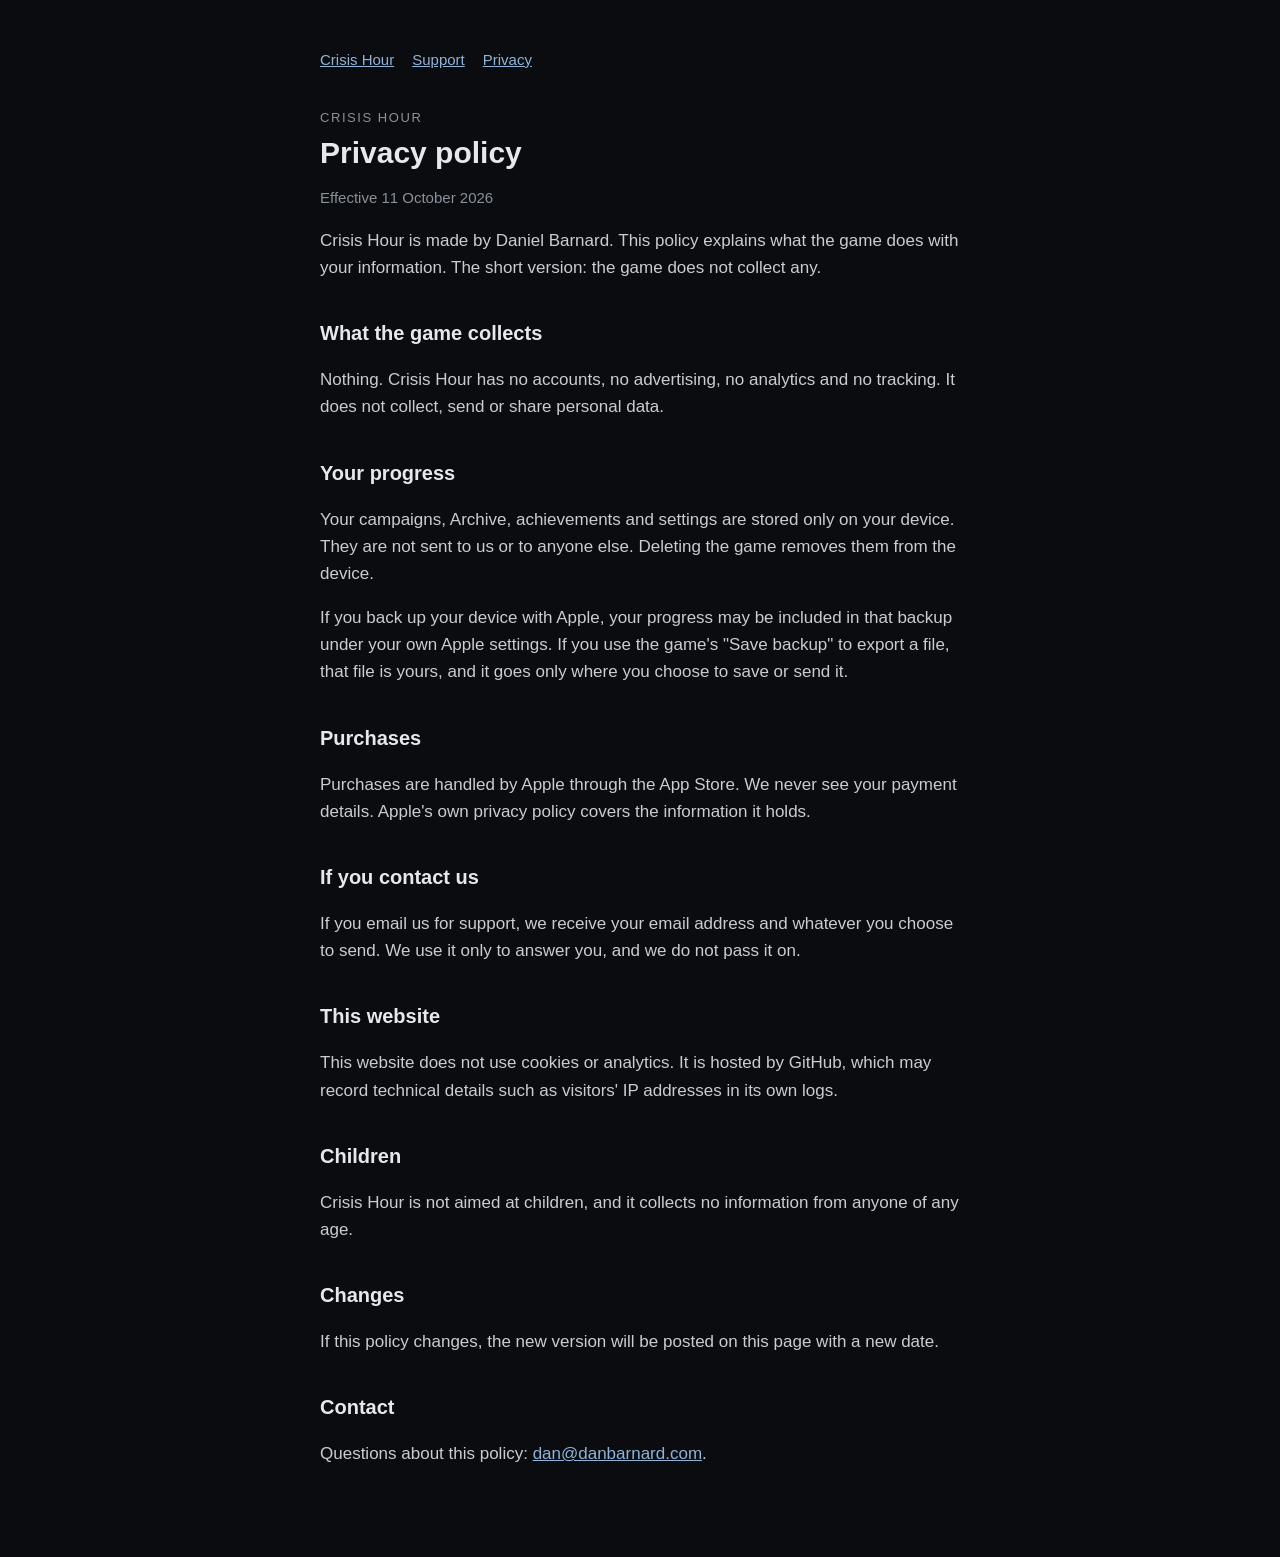
==== privacy.html @ 207d10e7 "Crisis Hour support and privacy pages Co-Authored-By: Claude Opus 5.5 <noreply@anthropic.com>" ====
<!doctype html>
<html lang="en">
<head>
<meta charset="utf-8">
<meta name="viewport" content="width=device-width, initial-scale=1">
<title>Crisis Hour Privacy Policy</title>
<link rel="stylesheet" href="style.css">
</head>
<body>
<main>
<nav><a href="index.html">Crisis Hour</a><a href="support.html">Support</a><a href="privacy.html">Privacy</a></nav>
<p class="kicker">Crisis Hour</p>
<h1>Privacy policy</h1>
<p class="note">Effective 11 October 2026</p>
<p>Crisis Hour is made by Daniel Barnard. This policy explains what the game does with your information. The short version: the game does not collect any.</p>
<h2>What the game collects</h2>
<p>Nothing. Crisis Hour has no accounts, no advertising, no analytics and no tracking. It does not collect, send or share personal data.</p>
<h2>Your progress</h2>
<p>Your campaigns, Archive, achievements and settings are stored only on your device. They are not sent to us or to anyone else. Deleting the game removes them from the device.</p>
<p>If you back up your device with Apple, your progress may be included in that backup under your own Apple settings. If you use the game's "Save backup" to export a file, that file is yours, and it goes only where you choose to save or send it.</p>
<h2>Purchases</h2>
<p>Purchases are handled by Apple through the App Store. We never see your payment details. Apple's own privacy policy covers the information it holds.</p>
<h2>If you contact us</h2>
<p>If you email us for support, we receive your email address and whatever you choose to send. We use it only to answer you, and we do not pass it on.</p>
<h2>This website</h2>
<p>This website does not use cookies or analytics. It is hosted by GitHub, which may record technical details such as visitors' IP addresses in its own logs.</p>
<h2>Children</h2>
<p>Crisis Hour is not aimed at children, and it collects no information from anyone of any age.</p>
<h2>Changes</h2>
<p>If this policy changes, the new version will be posted on this page with a new date.</p>
<h2>Contact</h2>
<p>Questions about this policy: <a href="mailto:dan@danbarnard.com?subject=Crisis%20Hour%20privacy">dan@danbarnard.com</a>.</p>
</main>
</body>
</html>
---- style.css ----
:root { color-scheme: dark; }
* { box-sizing: border-box; }
body { margin: 0; background: #0A0C0F; color: #E6E8EB; font: 17px/1.6 -apple-system, BlinkMacSystemFont, "Segoe UI", Roboto, Helvetica, Arial, sans-serif; }
main { max-width: 680px; margin: 0 auto; padding: 48px 20px 72px; }
h1 { font-size: 30px; line-height: 1.2; margin: 0 0 8px; }
h2 { font-size: 20px; margin: 36px 0 8px; }
p, li { color: #C9CDD3; }
a { color: #8FB4D9; }
nav { font-size: 15px; margin-bottom: 36px; }
nav a { margin-right: 18px; }
.kicker { font-size: 13px; letter-spacing: 0.12em; text-transform: uppercase; color: #8A919B; margin: 0 0 6px; }
.note { font-size: 15px; color: #8A919B; }
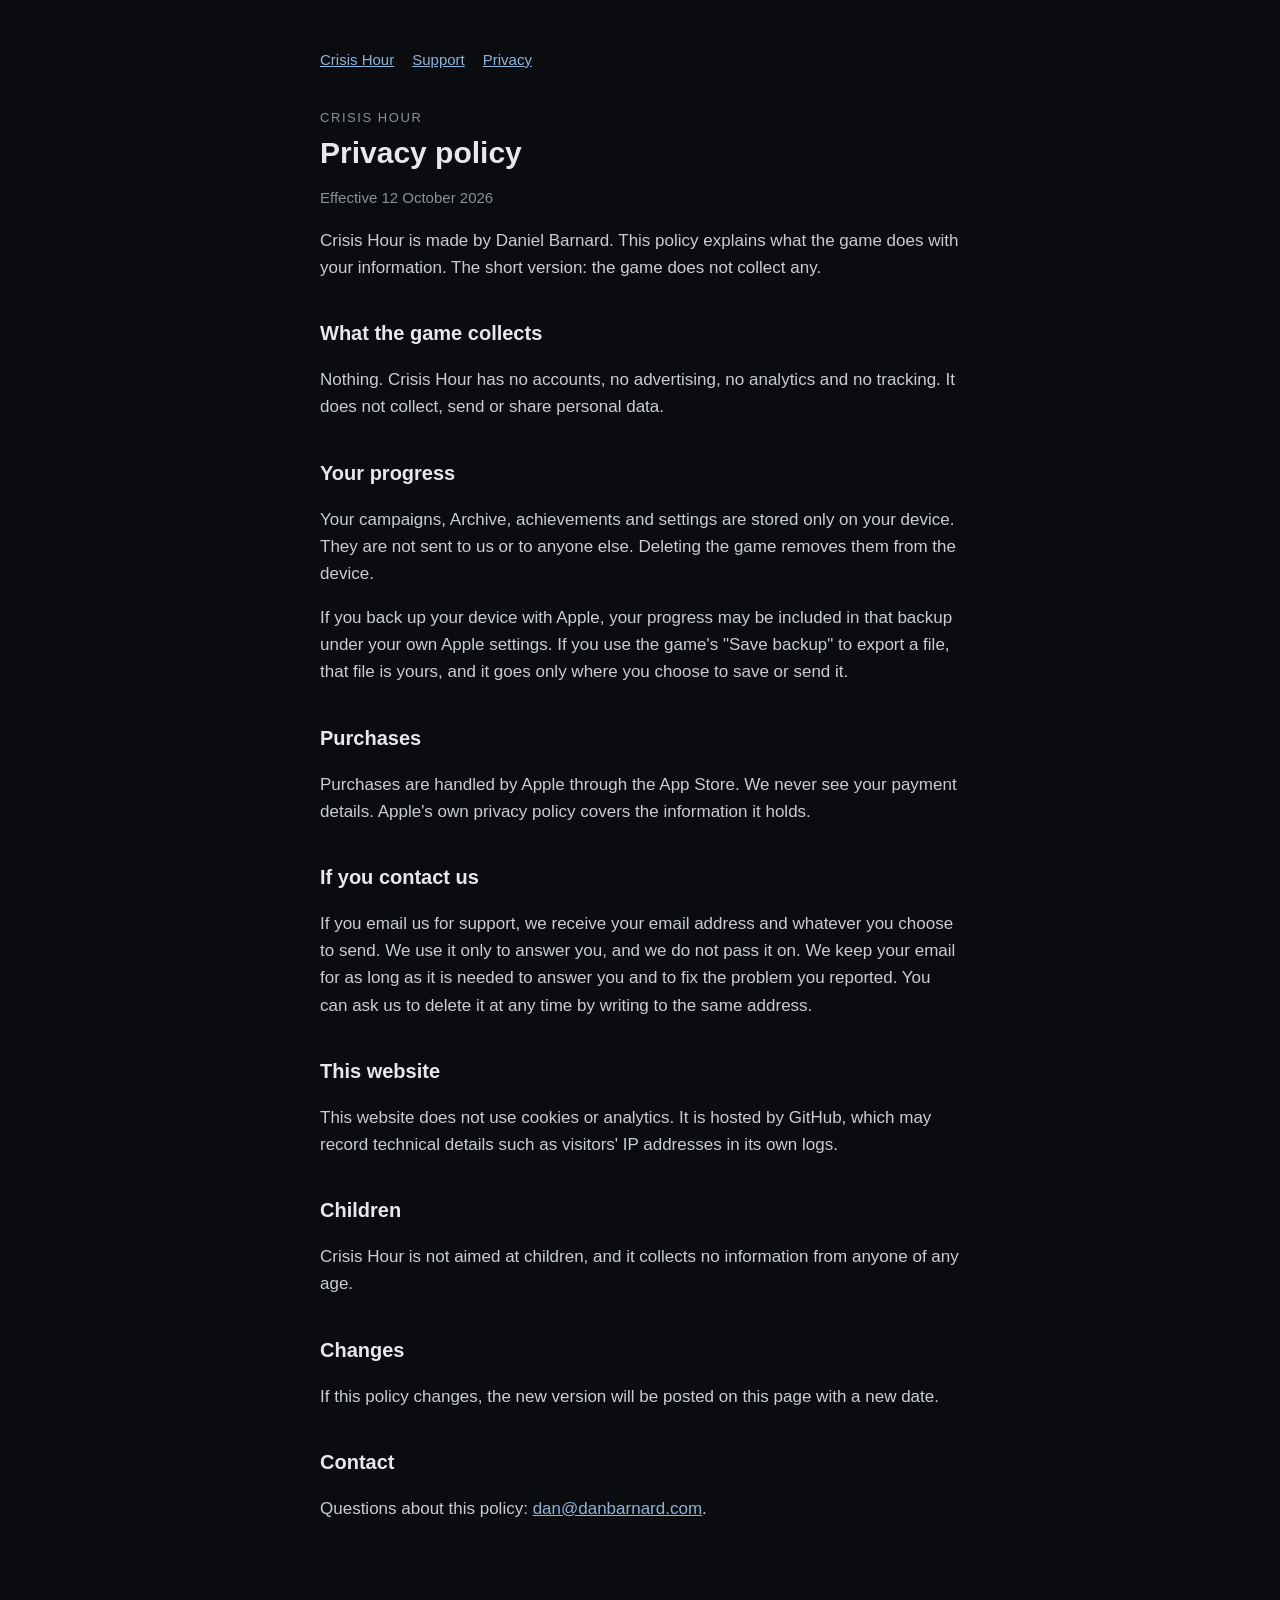
==== commit cac88c21: "Privacy policy: say how long support emails are kept and how to ask for deletion" ====
--- a/privacy.html
+++ b/privacy.html
@@ -11,7 +11,7 @@
 <nav><a href="index.html">Crisis Hour</a><a href="support.html">Support</a><a href="privacy.html">Privacy</a></nav>
 <p class="kicker">Crisis Hour</p>
 <h1>Privacy policy</h1>
-<p class="note">Effective 11 October 2026</p>
+<p class="note">Effective 12 October 2026</p>
 <p>Crisis Hour is made by Daniel Barnard. This policy explains what the game does with your information. The short version: the game does not collect any.</p>
 <h2>What the game collects</h2>
 <p>Nothing. Crisis Hour has no accounts, no advertising, no analytics and no tracking. It does not collect, send or share personal data.</p>
@@ -21,7 +21,7 @@
 <h2>Purchases</h2>
 <p>Purchases are handled by Apple through the App Store. We never see your payment details. Apple's own privacy policy covers the information it holds.</p>
 <h2>If you contact us</h2>
-<p>If you email us for support, we receive your email address and whatever you choose to send. We use it only to answer you, and we do not pass it on.</p>
+<p>If you email us for support, we receive your email address and whatever you choose to send. We use it only to answer you, and we do not pass it on. We keep your email for as long as it is needed to answer you and to fix the problem you reported. You can ask us to delete it at any time by writing to the same address.</p>
 <h2>This website</h2>
 <p>This website does not use cookies or analytics. It is hosted by GitHub, which may record technical details such as visitors' IP addresses in its own logs.</p>
 <h2>Children</h2>
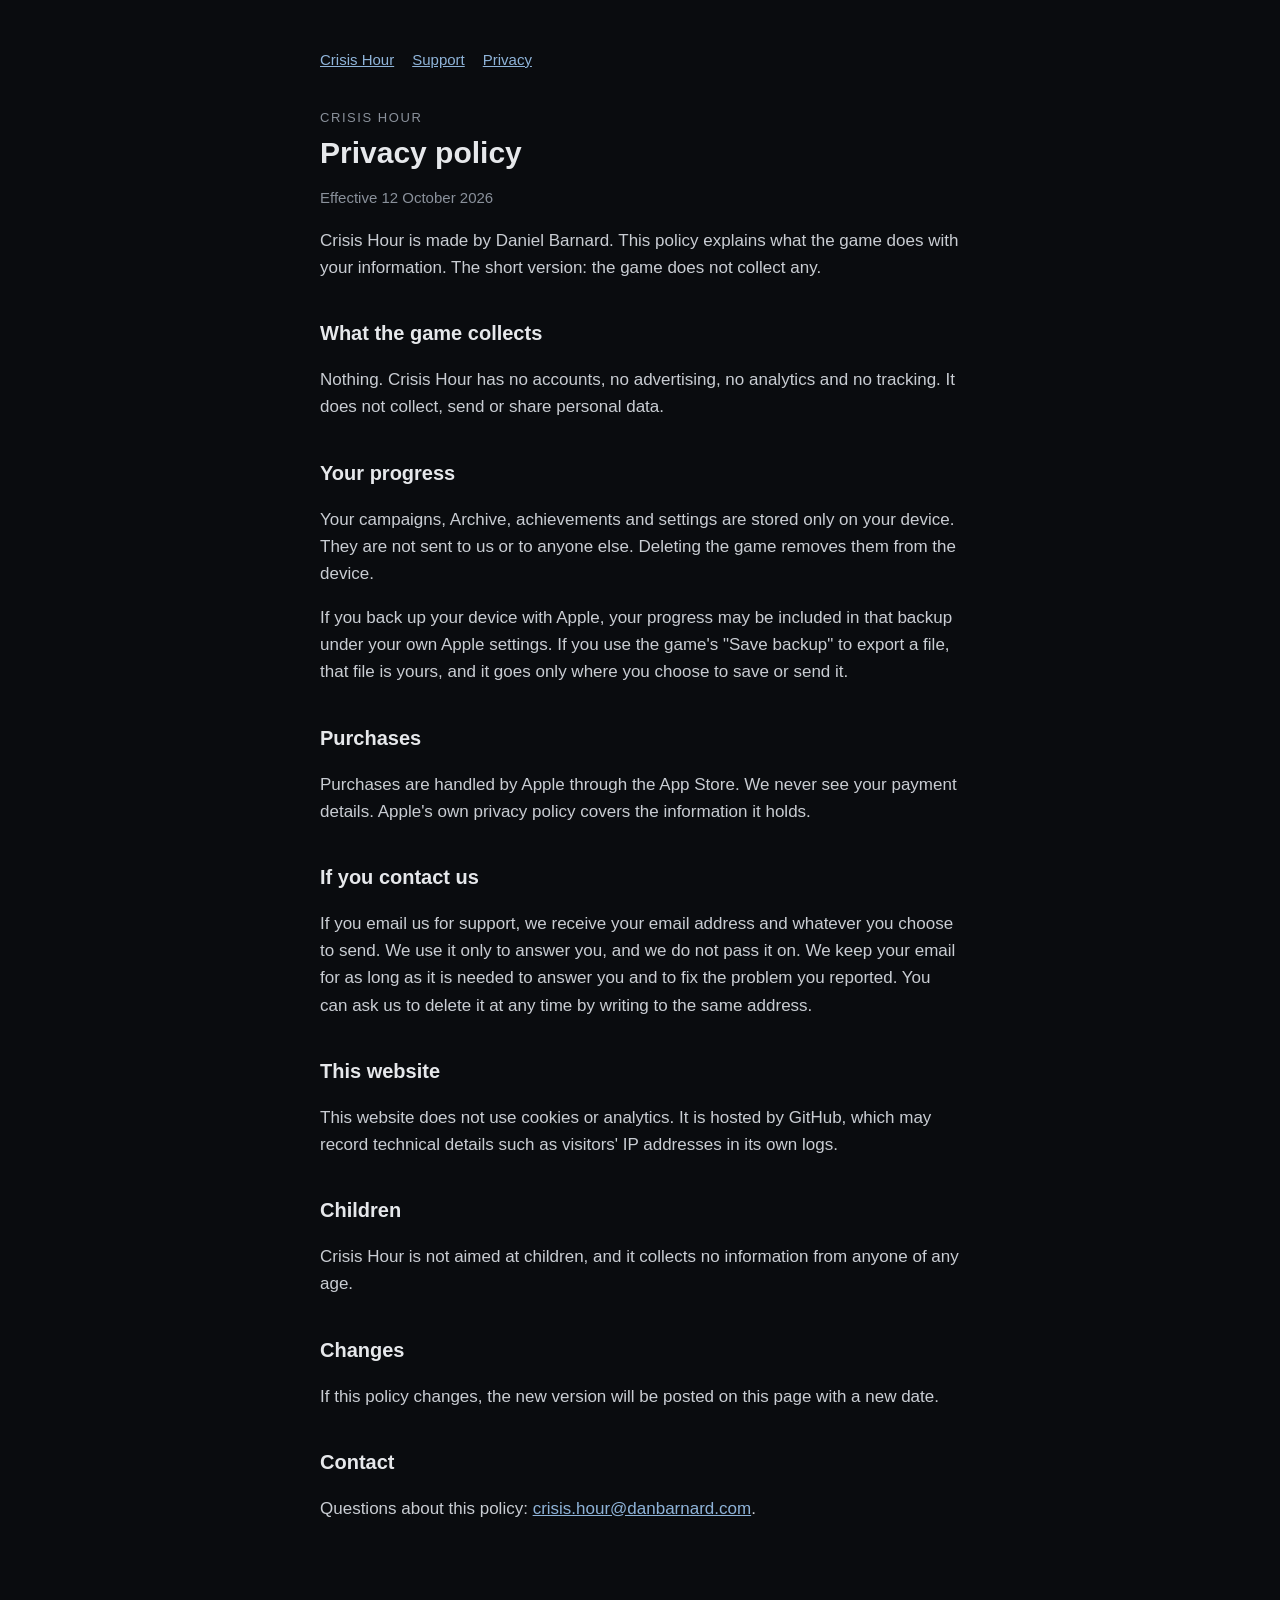
==== commit e4906e9d: "Contact address is now crisis.hour@danbarnard.com" ====
--- a/privacy.html
+++ b/privacy.html
@@ -29,7 +29,7 @@
 <h2>Changes</h2>
 <p>If this policy changes, the new version will be posted on this page with a new date.</p>
 <h2>Contact</h2>
-<p>Questions about this policy: <a href="mailto:dan@danbarnard.com?subject=Crisis%20Hour%20privacy">dan@danbarnard.com</a>.</p>
+<p>Questions about this policy: <a href="mailto:crisis.hour@danbarnard.com?subject=Crisis%20Hour%20privacy">crisis.hour@danbarnard.com</a>.</p>
 </main>
 </body>
 </html>
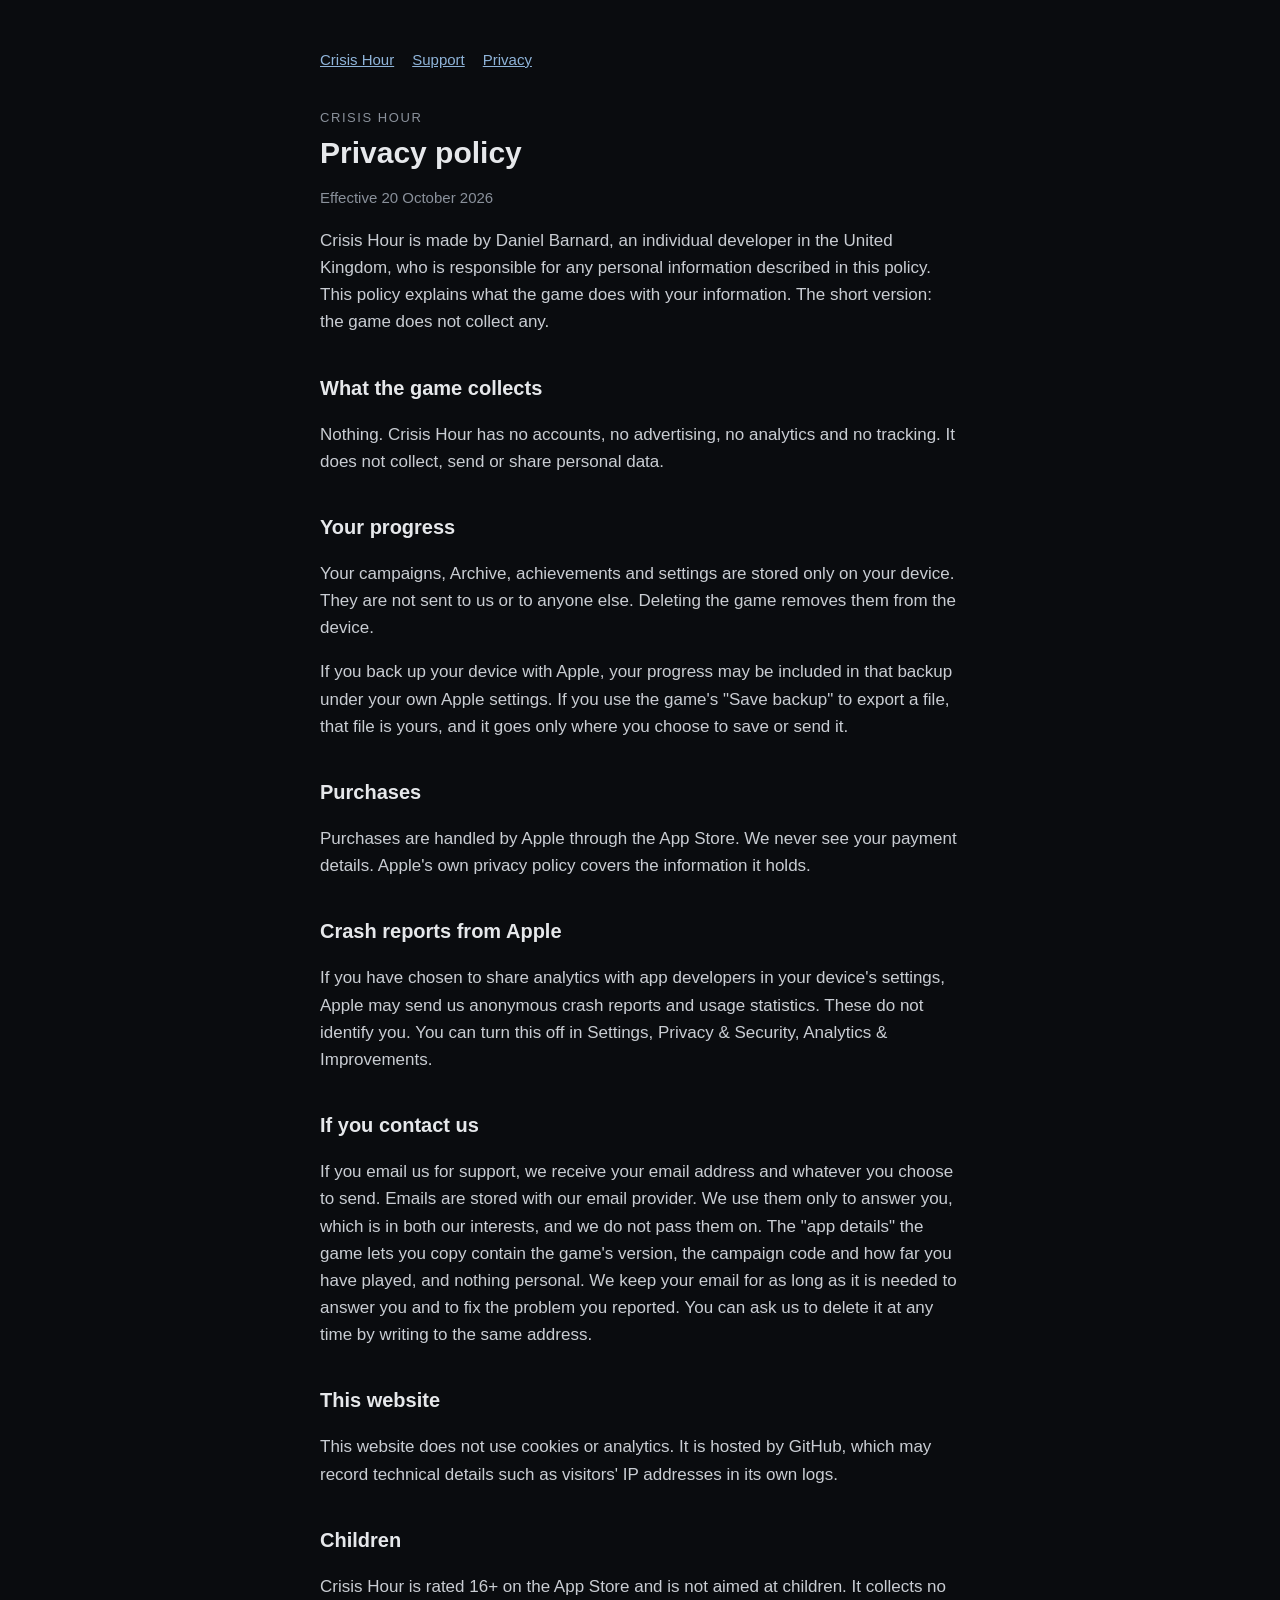
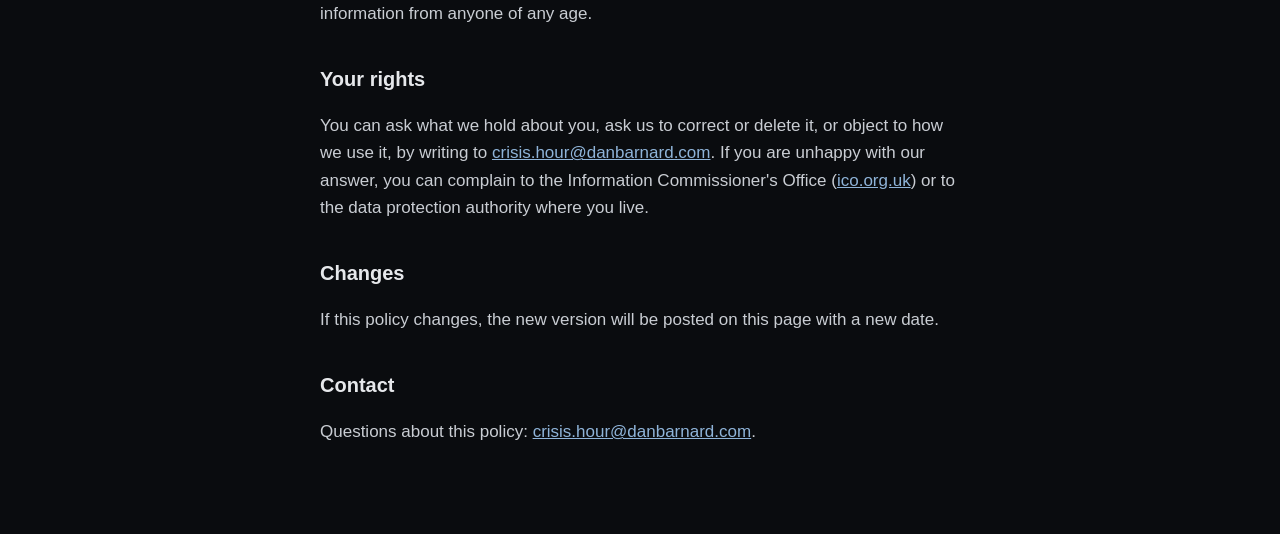
==== commit bf78e600: "Privacy policy: who is responsible, Apple crash reports, support email detail, your rights, 16+ (20 " ====
--- a/privacy.html
+++ b/privacy.html
@@ -11,8 +11,8 @@
 <nav><a href="index.html">Crisis Hour</a><a href="support.html">Support</a><a href="privacy.html">Privacy</a></nav>
 <p class="kicker">Crisis Hour</p>
 <h1>Privacy policy</h1>
-<p class="note">Effective 12 October 2026</p>
-<p>Crisis Hour is made by Daniel Barnard. This policy explains what the game does with your information. The short version: the game does not collect any.</p>
+<p class="note">Effective 20 October 2026</p>
+<p>Crisis Hour is made by Daniel Barnard, an individual developer in the United Kingdom, who is responsible for any personal information described in this policy. This policy explains what the game does with your information. The short version: the game does not collect any.</p>
 <h2>What the game collects</h2>
 <p>Nothing. Crisis Hour has no accounts, no advertising, no analytics and no tracking. It does not collect, send or share personal data.</p>
 <h2>Your progress</h2>
@@ -20,12 +20,16 @@
 <p>If you back up your device with Apple, your progress may be included in that backup under your own Apple settings. If you use the game's "Save backup" to export a file, that file is yours, and it goes only where you choose to save or send it.</p>
 <h2>Purchases</h2>
 <p>Purchases are handled by Apple through the App Store. We never see your payment details. Apple's own privacy policy covers the information it holds.</p>
+<h2>Crash reports from Apple</h2>
+<p>If you have chosen to share analytics with app developers in your device's settings, Apple may send us anonymous crash reports and usage statistics. These do not identify you. You can turn this off in Settings, Privacy &amp; Security, Analytics &amp; Improvements.</p>
 <h2>If you contact us</h2>
-<p>If you email us for support, we receive your email address and whatever you choose to send. We use it only to answer you, and we do not pass it on. We keep your email for as long as it is needed to answer you and to fix the problem you reported. You can ask us to delete it at any time by writing to the same address.</p>
+<p>If you email us for support, we receive your email address and whatever you choose to send. Emails are stored with our email provider. We use them only to answer you, which is in both our interests, and we do not pass them on. The "app details" the game lets you copy contain the game's version, the campaign code and how far you have played, and nothing personal. We keep your email for as long as it is needed to answer you and to fix the problem you reported. You can ask us to delete it at any time by writing to the same address.</p>
 <h2>This website</h2>
 <p>This website does not use cookies or analytics. It is hosted by GitHub, which may record technical details such as visitors' IP addresses in its own logs.</p>
 <h2>Children</h2>
-<p>Crisis Hour is not aimed at children, and it collects no information from anyone of any age.</p>
+<p>Crisis Hour is rated 16+ on the App Store and is not aimed at children. It collects no information from anyone of any age.</p>
+<h2>Your rights</h2>
+<p>You can ask what we hold about you, ask us to correct or delete it, or object to how we use it, by writing to <a href="mailto:crisis.hour@danbarnard.com?subject=Crisis%20Hour%20privacy">crisis.hour@danbarnard.com</a>. If you are unhappy with our answer, you can complain to the Information Commissioner's Office (<a href="https://ico.org.uk">ico.org.uk</a>) or to the data protection authority where you live.</p>
 <h2>Changes</h2>
 <p>If this policy changes, the new version will be posted on this page with a new date.</p>
 <h2>Contact</h2>
